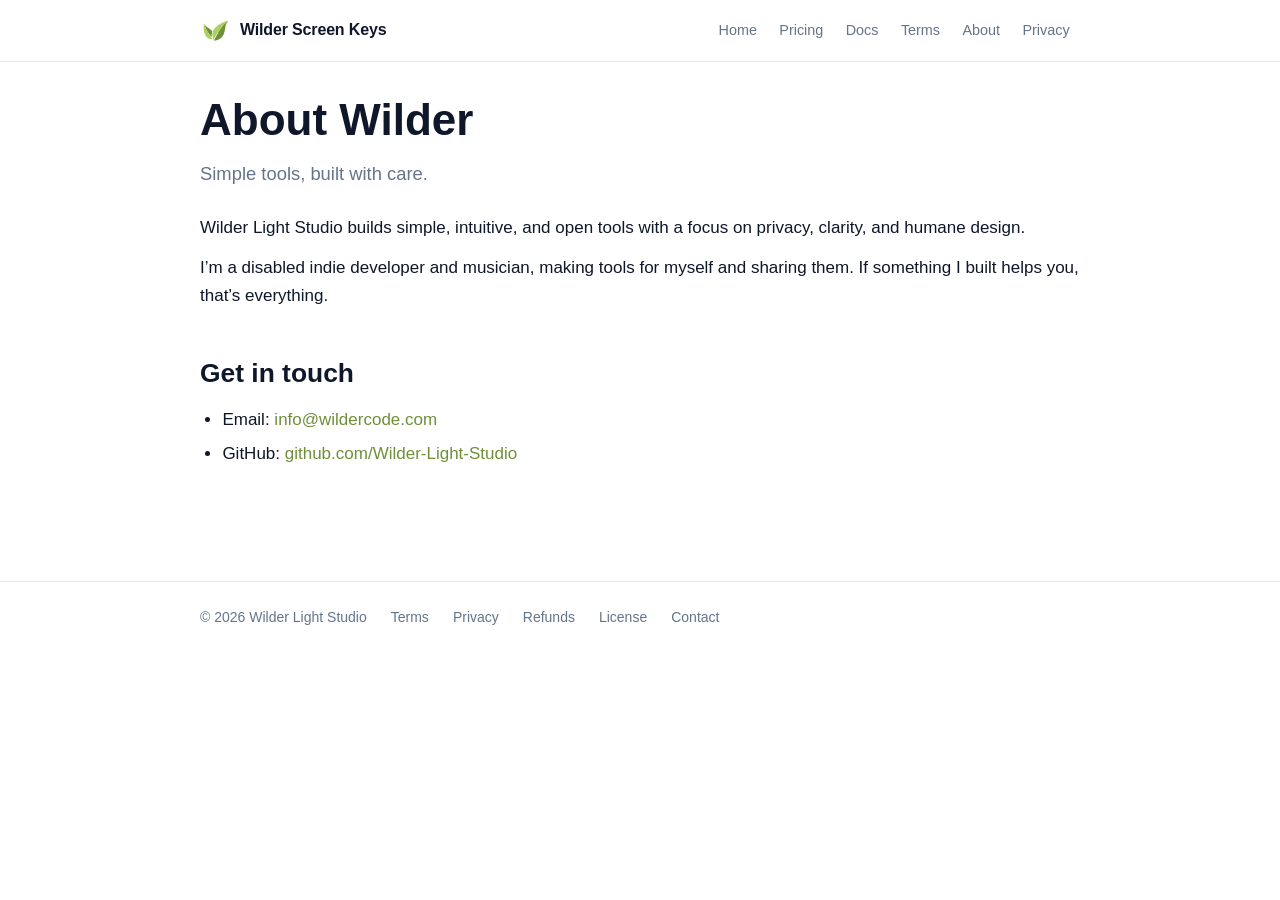
==== about.html @ 524c8e3f "Add About page and nav link across all pages Co-Authored-By: Claude Sonnet 4.6 <noreply@anthropic.co" ====
﻿<!doctype html>
<html lang="en">
<head>
<meta charset="utf-8">
<meta name="viewport" content="width=device-width,initial-scale=1">
<title>About &mdash; Wilder</title>
<meta name="description" content="Wilder Light Studio builds simple, intuitive, and open tools with a focus on privacy, clarity, and humane design.">
<link rel="stylesheet" href="assets/css/style.css">
<link rel="icon" type="image/svg+xml" href="assets/img/wilder-logo.svg">
<link rel="icon" type="image/png" href="assets/img/wilder-screenkeys-logo.png">
</head>
<body>
<header class="site">
  <div class="wrap">
    <a class="brand" href="./">
      <img src="assets/img/wilder-logo.svg" alt="" class="brand-logo">
      Wilder Screen Keys
    </a>
    <nav aria-label="Primary">
      <a href="./">Home</a>
      <a href="pricing.html">Pricing</a>
      <a href="docs.html">Docs</a>
      <a href="terms.html">Terms</a>
      <a href="about.html">About</a>
      <a href="privacy.html">Privacy</a>
    </nav>
  </div>
</header>

<main class="wrap">
  <h1>About Wilder</h1>
  <p class="tagline">Simple tools, built with care.</p>

  <p>Wilder Light Studio builds simple, intuitive, and open tools with a focus on privacy, clarity, and humane design.</p>

  <p>I&rsquo;m a disabled indie developer and musician, making tools for myself and sharing them. If something I built helps you, that&rsquo;s everything.</p>

  <h2>Get in touch</h2>
  <ul>
    <li>Email: <a href="mailto:info@wildercode.com">info@wildercode.com</a></li>
    <li>GitHub: <a href="https://github.com/Wilder-Light-Studio" target="_blank" rel="noopener">github.com/Wilder-Light-Studio</a></li>
  </ul>
</main>

<footer class="site">
  <div class="wrap">
    <span>&copy; 2026 Wilder Light Studio</span>
    <a href="terms.html">Terms</a>
    <a href="privacy.html">Privacy</a>
    <a href="refund.html">Refunds</a>
    <a href="license.html">License</a>
    <a href="mailto:teamwilder@wildercode.com">Contact</a>
  </div>
</footer>
</body>
</html>
---- assets/css/style.css ----
/* =========================================================
   Wilder Screen Keys — Design System
   ========================================================= */

/* --- Wilder W icon font --- */
@font-face {
  font-family: 'wilder-w';
  src: url('../fonts/wilder-w/wilder-w.woff') format('woff'),
       url('../fonts/wilder-w/wilder-w.ttf') format('truetype');
  font-weight: normal;
  font-style: normal;
  font-display: block;
}

/* --- Tokens (dark mode default) --- */
:root {
  --bg: #0d1117;
  --surface: #161b22;
  --surface-2: #1f2937;
  --border: #2d3748;
  --text: #f0f4f8;
  --text-muted: #8b9ab3;
  --green: #a9d15c;
  --green-dark: #6f8f38;
  --green-glow: rgba(169, 209, 92, 0.15);
  --max: 920px;
  --radius: 10px;
}

@media (prefers-color-scheme: light) {
  :root {
    --bg: #ffffff;
    --surface: #f8fafc;
    --surface-2: #f1f5f9;
    --border: #e2e8f0;
    --text: #0f172a;
    --text-muted: #64748b;
    --green: #6f8f38;
    --green-dark: #4a6025;
    --green-glow: rgba(111, 143, 56, 0.12);
  }
}

/* --- Reset & Base --- */
*, *::before, *::after { box-sizing: border-box; }
html { -webkit-text-size-adjust: 100%; scroll-behavior: smooth; }

body {
  margin: 0;
  font-family: -apple-system, BlinkMacSystemFont, "Segoe UI", Roboto, sans-serif;
  font-size: 17px;
  line-height: 1.65;
  color: var(--text);
  background: var(--bg);
}

/* --- Layout --- */
.wrap {
  max-width: var(--max);
  margin: 0 auto;
  padding: 2rem 1.25rem;
}

/* --- Typography --- */
h1, h2, h3 { line-height: 1.2; font-weight: 700; }
h1 { font-size: clamp(1.9rem, 5vw, 2.75rem); margin: 0 0 0.6rem; }
h2 { font-size: 1.65rem; margin: 3rem 0 0.75rem; }
h3 { font-size: 1.15rem; margin: 1.75rem 0 0.4rem; }
p  { margin: 0.75rem 0; }
a  { color: var(--green); text-decoration: none; }
a:hover, a:focus { color: var(--green-dark); text-decoration: underline; }
ul, ol { padding-left: 1.4rem; }
li { margin: 0.35rem 0; }
.muted { color: var(--text-muted); }
.tagline { font-size: 1.15rem; color: var(--text-muted); margin-bottom: 1.5rem; }

/* --- Focus --- */
:focus-visible { outline: 3px solid var(--green); outline-offset: 3px; }

/* --- Header --- */
header.site {
  border-bottom: 1px solid var(--border);
  background: var(--bg);
  position: sticky;
  top: 0;
  z-index: 100;
  backdrop-filter: blur(8px);
}
header.site .wrap {
  display: flex;
  flex-wrap: wrap;
  align-items: center;
  gap: 0.75rem 1.5rem;
  padding: 0.875rem 1.25rem;
}
header.site a.brand {
  display: flex;
  align-items: center;
  gap: 0.5rem;
  font-weight: 700;
  font-size: 1rem;
  color: var(--text);
  text-decoration: none;
  letter-spacing: -0.01em;
}
header.site a.brand:hover { color: var(--green); text-decoration: none; }
.brand-logo {
  height: 32px;
  width: auto;
  display: block;
}
header.site nav {
  display: flex;
  flex-wrap: wrap;
  gap: 0.25rem 0.1rem;
  margin-left: auto;
}
header.site nav a {
  color: var(--text-muted);
  text-decoration: none;
  font-size: 0.9rem;
  padding: 0.3rem 0.65rem;
  border-radius: 6px;
  transition: color 0.15s, background 0.15s;
}
header.site nav a:hover,
header.site nav a:focus {
  color: var(--text);
  background: var(--surface-2);
  text-decoration: none;
}

/* --- Buttons --- */
.btn {
  display: inline-block;
  padding: 0.65rem 1.4rem;
  background: var(--green);
  color: #fff;
  text-decoration: none;
  border-radius: 8px;
  font-weight: 600;
  font-size: 0.95rem;
  border: 1.5px solid var(--green);
  box-shadow: 0 2px 8px rgba(34, 197, 94, 0.25);
  transition: background 0.15s, border-color 0.15s, box-shadow 0.15s, transform 0.1s;
  cursor: pointer;
}
.btn:hover, .btn:focus {
  background: var(--green-dark);
  border-color: var(--green-dark);
  color: #fff;
  box-shadow: 0 4px 16px rgba(34, 197, 94, 0.35);
  text-decoration: none;
  transform: translateY(-1px);
}
.btn.secondary {
  background: transparent;
  color: var(--green);
  box-shadow: none;
}
.btn.secondary:hover, .btn.secondary:focus {
  background: var(--green-glow);
  color: var(--green);
  box-shadow: none;
  transform: translateY(-1px);
}

.cta {
  display: flex;
  gap: 0.75rem;
  flex-wrap: wrap;
  margin: 1.75rem 0 2rem;
  align-items: center;
}

/* --- Hero --- */
.hero {
  background: linear-gradient(160deg, #0d1117 0%, #0f2518 100%);
  padding: 5rem 1.25rem 4rem;
  text-align: center;
  position: relative;
  overflow: hidden;
}
.hero::before {
  content: '';
  position: absolute;
  inset: 0;
  background: radial-gradient(ellipse 60% 40% at 50% 0%, rgba(34,197,94,0.08) 0%, transparent 70%);
  pointer-events: none;
}
.hero .wrap {
  padding: 0;
  position: relative;
}
.hero h1 {
  color: #f0f4f8;
  font-size: clamp(2rem, 5.5vw, 3.25rem);
  max-width: 760px;
  margin: 0 auto 1rem;
}
.hero .subtitle {
  color: #8b9ab3;
  font-size: 1.1rem;
  max-width: 620px;
  margin: 0 auto 2rem;
  line-height: 1.7;
}
.hero .cta { justify-content: center; }
.hero-logo {
  height: 72px;
  width: auto;
  margin: 0 auto 1.5rem;
  display: block;
  filter: drop-shadow(0 0 16px rgba(34,197,94,0.4));
}

/* --- Hero sub (narrow banner for inner pages) --- */
.hero-sub {
  background: var(--surface);
  border-bottom: 1px solid var(--border);
  padding: 2.5rem 1.25rem 2rem;
  text-align: center;
}
.hero-sub h1 { font-size: clamp(1.6rem, 4vw, 2.25rem); }
.hero-sub p { color: var(--text-muted); font-size: 1.05rem; margin-top: 0.4rem; }

/* --- Keyboard Diagram --- */
.kbd-diagram {
  display: flex;
  justify-content: center;
  margin: 2.5rem auto 1rem;
}
.kbd-diagram svg { max-width: 340px; width: 100%; }
.kbd-diagram-label {
  text-align: center;
  font-size: 0.85rem;
  color: var(--text-muted);
  margin-top: 0.5rem;
  letter-spacing: 0.01em;
}

/* --- Steps --- */
.steps {
  list-style: none;
  padding: 0;
  counter-reset: steps;
  display: flex;
  flex-direction: column;
  gap: 1.5rem;
  margin: 1.5rem 0;
}
.steps li {
  counter-increment: steps;
  display: flex;
  gap: 1.25rem;
  align-items: flex-start;
  margin: 0;
}
.steps li::before {
  content: counter(steps);
  flex-shrink: 0;
  width: 2.25rem;
  height: 2.25rem;
  background: var(--green-glow);
  border: 1.5px solid var(--green);
  color: var(--green);
  font-weight: 700;
  font-size: 0.95rem;
  border-radius: 50%;
  display: flex;
  align-items: center;
  justify-content: center;
  margin-top: 0.1rem;
}
.steps li p { margin: 0; }
.steps li strong { display: block; margin-bottom: 0.2rem; }

/* --- Feature Grid --- */
.feature-grid {
  display: grid;
  grid-template-columns: repeat(auto-fit, minmax(240px, 1fr));
  gap: 1rem;
  margin: 1.5rem 0;
}
.feature-card {
  background: var(--surface);
  border: 1px solid var(--border);
  border-radius: var(--radius);
  padding: 1.5rem;
  transition: border-color 0.15s, box-shadow 0.15s;
}
.feature-card:hover {
  border-color: var(--green);
  box-shadow: 0 0 0 1px var(--green), 0 4px 16px var(--green-glow);
}
.feature-card h3 { margin: 0.75rem 0 0.4rem; font-size: 1.05rem; }
.feature-card p  { margin: 0; font-size: 0.95rem; color: var(--text-muted); }
.feature-icon {
  width: 48px;
  height: 48px;
  background: var(--green-glow);
  border-radius: 50%;
  display: flex;
  align-items: center;
  justify-content: center;
}
.feature-icon svg {
  width: 24px;
  height: 24px;
  stroke: var(--green);
  fill: none;
  stroke-width: 2;
  stroke-linecap: round;
  stroke-linejoin: round;
}

/* --- Who it's for cards --- */
.audience-grid {
  display: grid;
  grid-template-columns: repeat(auto-fit, minmax(220px, 1fr));
  gap: 1rem;
  margin: 1.5rem 0;
}
.audience-card {
  background: var(--surface);
  border: 1px solid var(--border);
  border-radius: var(--radius);
  padding: 1.5rem;
}
.audience-card h3 { margin: 0 0 0.5rem; font-size: 1rem; color: var(--green); }
.audience-card p  { margin: 0; font-size: 0.95rem; color: var(--text-muted); }

/* --- Screenshot Frame --- */
.screenshot-frame {
  background: #0d1117;
  border: 1px solid var(--border);
  border-radius: var(--radius);
  overflow: hidden;
  margin: 1.5rem 0;
  box-shadow: 0 8px 32px rgba(0,0,0,0.4);
}
.screenshot-titlebar {
  background: #1a1f2b;
  border-bottom: 1px solid var(--border);
  padding: 0.6rem 1rem;
  display: flex;
  align-items: center;
  gap: 0.5rem;
}
.screenshot-dots {
  display: flex;
  gap: 0.35rem;
}
.screenshot-dots span {
  width: 12px;
  height: 12px;
  border-radius: 50%;
  display: block;
}
.screenshot-dots .dot-red    { background: #ff5f57; }
.screenshot-dots .dot-yellow { background: #febc2e; }
.screenshot-dots .dot-green  { background: #28c840; }
.screenshot-titlebar-label {
  font-size: 0.8rem;
  color: var(--text-muted);
  margin-left: 0.5rem;
}
.screenshot-frame img {
  display: block;
  width: 100%;
  height: auto;
}
.screenshot-placeholder {
  background: var(--surface-2);
  border: 1.5px dashed var(--green);
  display: flex;
  align-items: center;
  justify-content: center;
  min-height: 300px;
  color: var(--text-muted);
  font-size: 0.95rem;
  letter-spacing: 0.01em;
}

/* --- Spec Bar --- */
.spec-bar {
  display: flex;
  flex-wrap: wrap;
  gap: 0.5rem 0;
  list-style: none;
  padding: 0;
  margin: 1.5rem 0;
  border: 1px solid var(--border);
  border-radius: var(--radius);
  overflow: hidden;
}
.spec-bar li {
  flex: 1 1 auto;
  min-width: 140px;
  text-align: center;
  padding: 1rem 1.25rem;
  border-right: 1px solid var(--border);
  margin: 0;
}
.spec-bar li:last-child { border-right: none; }
.spec-bar .spec-num {
  display: block;
  font-size: 1.25rem;
  font-weight: 700;
  color: var(--green);
  line-height: 1.1;
}
.spec-bar .spec-label {
  display: block;
  font-size: 0.78rem;
  color: var(--text-muted);
  margin-top: 0.2rem;
  text-transform: uppercase;
  letter-spacing: 0.05em;
}

/* --- Pricing Grid --- */
.pricing-grid {
  display: grid;
  grid-template-columns: repeat(auto-fit, minmax(300px, 1fr));
  gap: 1.25rem;
  margin: 2rem 0;
  align-items: start;
}
.pricing-card {
  background: var(--surface);
  border: 1px solid var(--border);
  border-radius: var(--radius);
  padding: 2rem;
}
.pricing-card.featured {
  border-color: var(--green);
  background: linear-gradient(180deg, var(--green-glow) 0%, var(--surface) 40%);
  box-shadow: 0 0 0 1px var(--green), 0 8px 32px var(--green-glow);
}
.pricing-card h2 { margin: 0.5rem 0 0.25rem; font-size: 1.4rem; }
.price-display {
  font-size: 2.5rem;
  font-weight: 800;
  line-height: 1;
  color: var(--text);
  margin: 0.75rem 0 0.25rem;
  letter-spacing: -0.02em;
}
.price-display .currency {
  font-size: 1.25rem;
  font-weight: 600;
  vertical-align: super;
}
.price-sub {
  font-size: 0.9rem;
  color: var(--text-muted);
  margin-bottom: 1.25rem;
}
.pricing-card .feature-list {
  list-style: none;
  padding: 0;
  margin: 1.25rem 0;
}
.pricing-card .feature-list li {
  display: flex;
  align-items: flex-start;
  gap: 0.6rem;
  font-size: 0.95rem;
  padding: 0.35rem 0;
  border-bottom: 1px solid var(--border);
  margin: 0;
}
.pricing-card .feature-list li:last-child { border-bottom: none; }
.pricing-card .feature-list li::before {
  content: '';
  flex-shrink: 0;
  width: 18px;
  height: 18px;
  margin-top: 1px;
  background: url("data:image/svg+xml,%3Csvg xmlns='http://www.w3.org/2000/svg' viewBox='0 0 24 24' fill='none' stroke='%2322c55e' stroke-width='2.5' stroke-linecap='round' stroke-linejoin='round'%3E%3Cpolyline points='20 6 9 17 4 12'/%3E%3C/svg%3E") center/contain no-repeat;
}

/* --- Badge --- */
.badge {
  display: inline-block;
  font-size: 0.72rem;
  font-weight: 600;
  text-transform: uppercase;
  letter-spacing: 0.06em;
  padding: 0.25em 0.65em;
  border-radius: 999px;
  background: var(--surface-2);
  color: var(--text-muted);
  border: 1px solid var(--border);
  margin-bottom: 0.75rem;
}
.badge.green {
  background: var(--green-glow);
  color: var(--green);
  border-color: var(--green);
}

/* --- Screen Notice / Callout --- */
.screen-notice {
  border-left: 3px solid var(--green);
  background: var(--surface);
  padding: 0.85rem 1.1rem;
  margin: 1.25rem 0;
  border-radius: 0 8px 8px 0;
}
.screen-notice p { margin: 0; font-size: 0.95rem; }

/* Legacy alias */
.notice {
  border-left: 3px solid var(--green);
  background: var(--surface);
  padding: 0.85rem 1.1rem;
  margin: 1.25rem 0;
  border-radius: 0 8px 8px 0;
}
.notice p { margin: 0; font-size: 0.95rem; }

/* --- FAQ (details/summary) --- */
details {
  border: 1px solid var(--border);
  border-radius: 8px;
  margin: 0.6rem 0;
  overflow: hidden;
}
details + details { margin-top: 0.6rem; }
summary {
  padding: 1rem 1.25rem;
  font-weight: 600;
  cursor: pointer;
  list-style: none;
  display: flex;
  justify-content: space-between;
  align-items: center;
  background: var(--surface);
  transition: background 0.15s;
  font-size: 0.98rem;
}
summary::-webkit-details-marker { display: none; }
summary::after {
  content: '+';
  color: var(--green);
  font-size: 1.3rem;
  line-height: 1;
  flex-shrink: 0;
  margin-left: 1rem;
  transition: transform 0.2s;
}
details[open] summary::after { content: '−'; }
details[open] summary { background: var(--surface-2); }
details .faq-body {
  padding: 1rem 1.25rem;
  font-size: 0.95rem;
  color: var(--text-muted);
  line-height: 1.65;
  border-top: 1px solid var(--border);
}
details .faq-body p { margin: 0; }

/* --- Tables --- */
table { width: 100%; border-collapse: collapse; margin: 1.25rem 0; }
th, td { text-align: left; padding: 0.6rem 0.85rem; border-bottom: 1px solid var(--border); font-size: 0.95rem; }
th { font-weight: 600; background: var(--surface); }
tr:last-child td { border-bottom: none; }

/* --- Code & Kbd --- */
code, kbd {
  font-family: ui-monospace, "SF Mono", Consolas, monospace;
  font-size: 0.88em;
  background: var(--surface-2);
  padding: 0.15em 0.4em;
  border-radius: 4px;
  border: 1px solid var(--border);
}
kbd { color: var(--text-muted); }

/* --- Footer --- */
footer.site {
  border-top: 1px solid var(--border);
  margin-top: 4rem;
  color: var(--text-muted);
  font-size: 0.875rem;
}
footer.site .wrap {
  display: flex;
  flex-wrap: wrap;
  gap: 0.5rem 1.5rem;
  padding: 1.5rem 1.25rem;
  align-items: center;
}
footer.site a { color: var(--text-muted); }
footer.site a:hover { color: var(--green); text-decoration: none; }

/* --- Bottom CTA section --- */
.section-cta {
  text-align: center;
  padding: 3.5rem 1.25rem;
  background: var(--surface);
  border-radius: var(--radius);
  margin: 2rem 0;
  border: 1px solid var(--border);
}
.section-cta h2 { margin-top: 0; }
.section-cta p { color: var(--text-muted); max-width: 500px; margin: 0 auto 1.5rem; }
.section-cta .cta { justify-content: center; margin: 0; }

/* --- Promo image — hero version --- */
.promo-hero-img {
  margin-top: 2.5rem;
  text-align: center;
}
.promo-hero-img img {
  width: 100%;
  max-width: 420px;
  border-radius: 16px;
  box-shadow: 0 24px 64px rgba(0,0,0,0.55), 0 0 0 1px rgba(169,209,92,0.15);
  display: block;
  margin: 0 auto;
}
.promo-hero-img .kbd-diagram-label {
  margin-top: 1.25rem;
  color: rgba(240,244,248,0.55);
  font-size: 0.9rem;
  letter-spacing: 0.03em;
}

/* --- Promo image — showcase (replaces screenshot frame) --- */
.promo-showcase {
  text-align: center;
}
.promo-showcase img {
  width: 100%;
  max-width: 380px;
  border-radius: 16px;
  box-shadow: 0 16px 48px rgba(0,0,0,0.45), 0 0 0 1px rgba(169,209,92,0.12);
  display: block;
  margin: 0 auto;
}

/* --- Edition art — pricing card header --- */
.edition-art {
  position: relative;
  margin: -1.75rem -1.75rem 1.5rem;
  border-radius: var(--radius) var(--radius) 0 0;
  overflow: hidden;
  aspect-ratio: 3 / 2;
}
.edition-art img {
  width: 100%;
  height: 100%;
  object-fit: cover;
  object-position: center 20%;
  display: block;
}
.edition-label {
  position: absolute;
  bottom: 0;
  left: 0;
  right: 0;
  padding: 1.5rem 1.25rem 1rem;
  background: linear-gradient(to top, rgba(10,14,20,0.92) 0%, transparent 100%);
  color: #fff;
  font-size: 1.25rem;
  font-weight: 700;
  letter-spacing: 0.04em;
  text-shadow: 0 1px 8px rgba(0,0,0,0.6);
}
.edition-label.gift {
  color: var(--green);
}

/* --- Responsive --- */
@media (max-width: 600px) {
  h2 { font-size: 1.35rem; }
  .pricing-card { padding: 1.5rem; }
  .spec-bar li { min-width: 100px; padding: 0.75rem; }
  .hero { padding: 3rem 1.25rem 2.5rem; }
  .edition-art { margin: -1.5rem -1.5rem 1.25rem; }
}
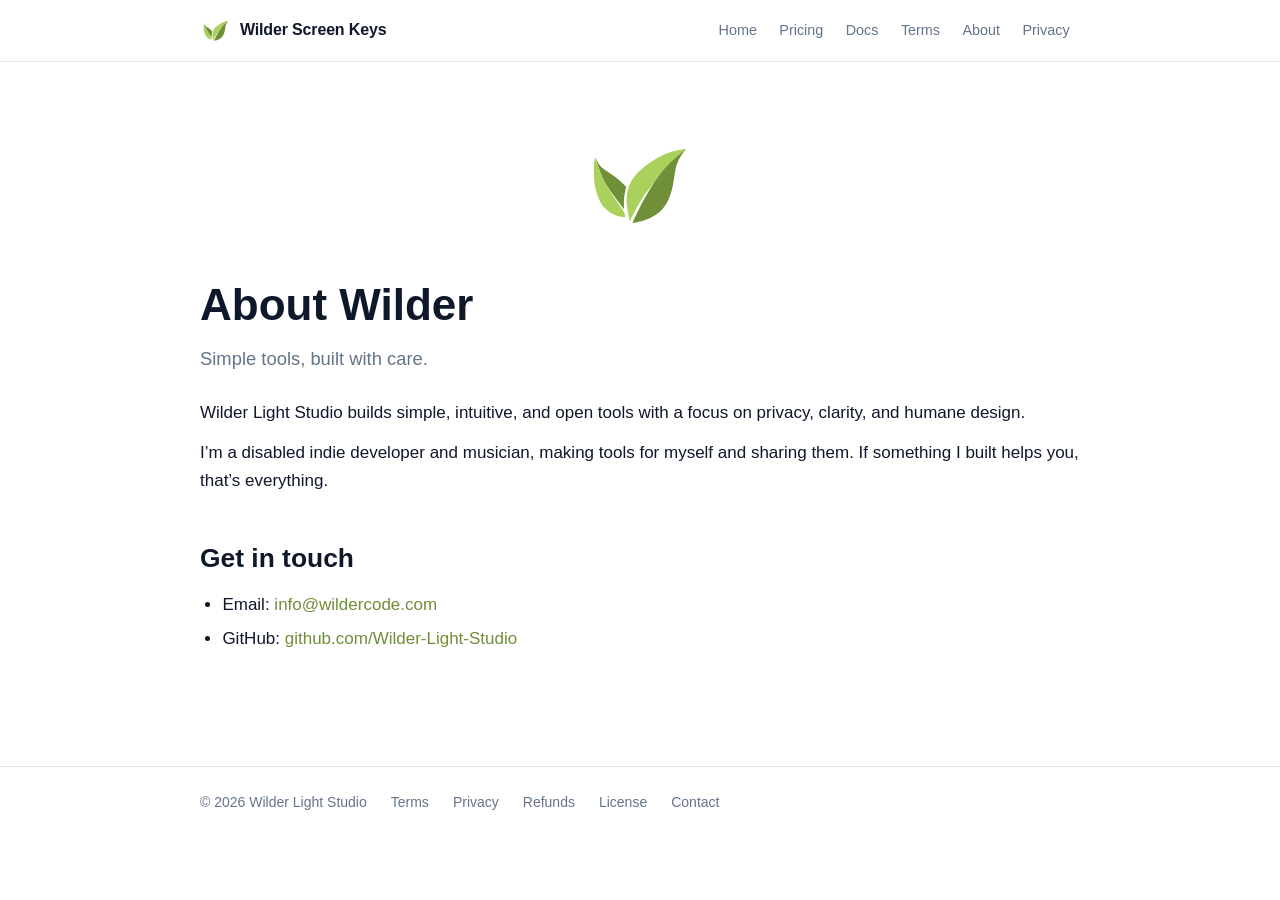
==== commit c1d5ceb9: "Add Wilder logo to About page Co-Authored-By: Claude Sonnet 4.6 <noreply@anthropic.com>" ====
--- a/about.html
+++ b/about.html
@@ -28,6 +28,9 @@
 </header>
 
 <main class="wrap">
+  <div style="text-align:center;margin:2rem 0 1.5rem;">
+    <img src="assets/img/wilder-logo.svg" alt="Wilder" style="width:120px;height:120px;">
+  </div>
   <h1>About Wilder</h1>
   <p class="tagline">Simple tools, built with care.</p>
 
